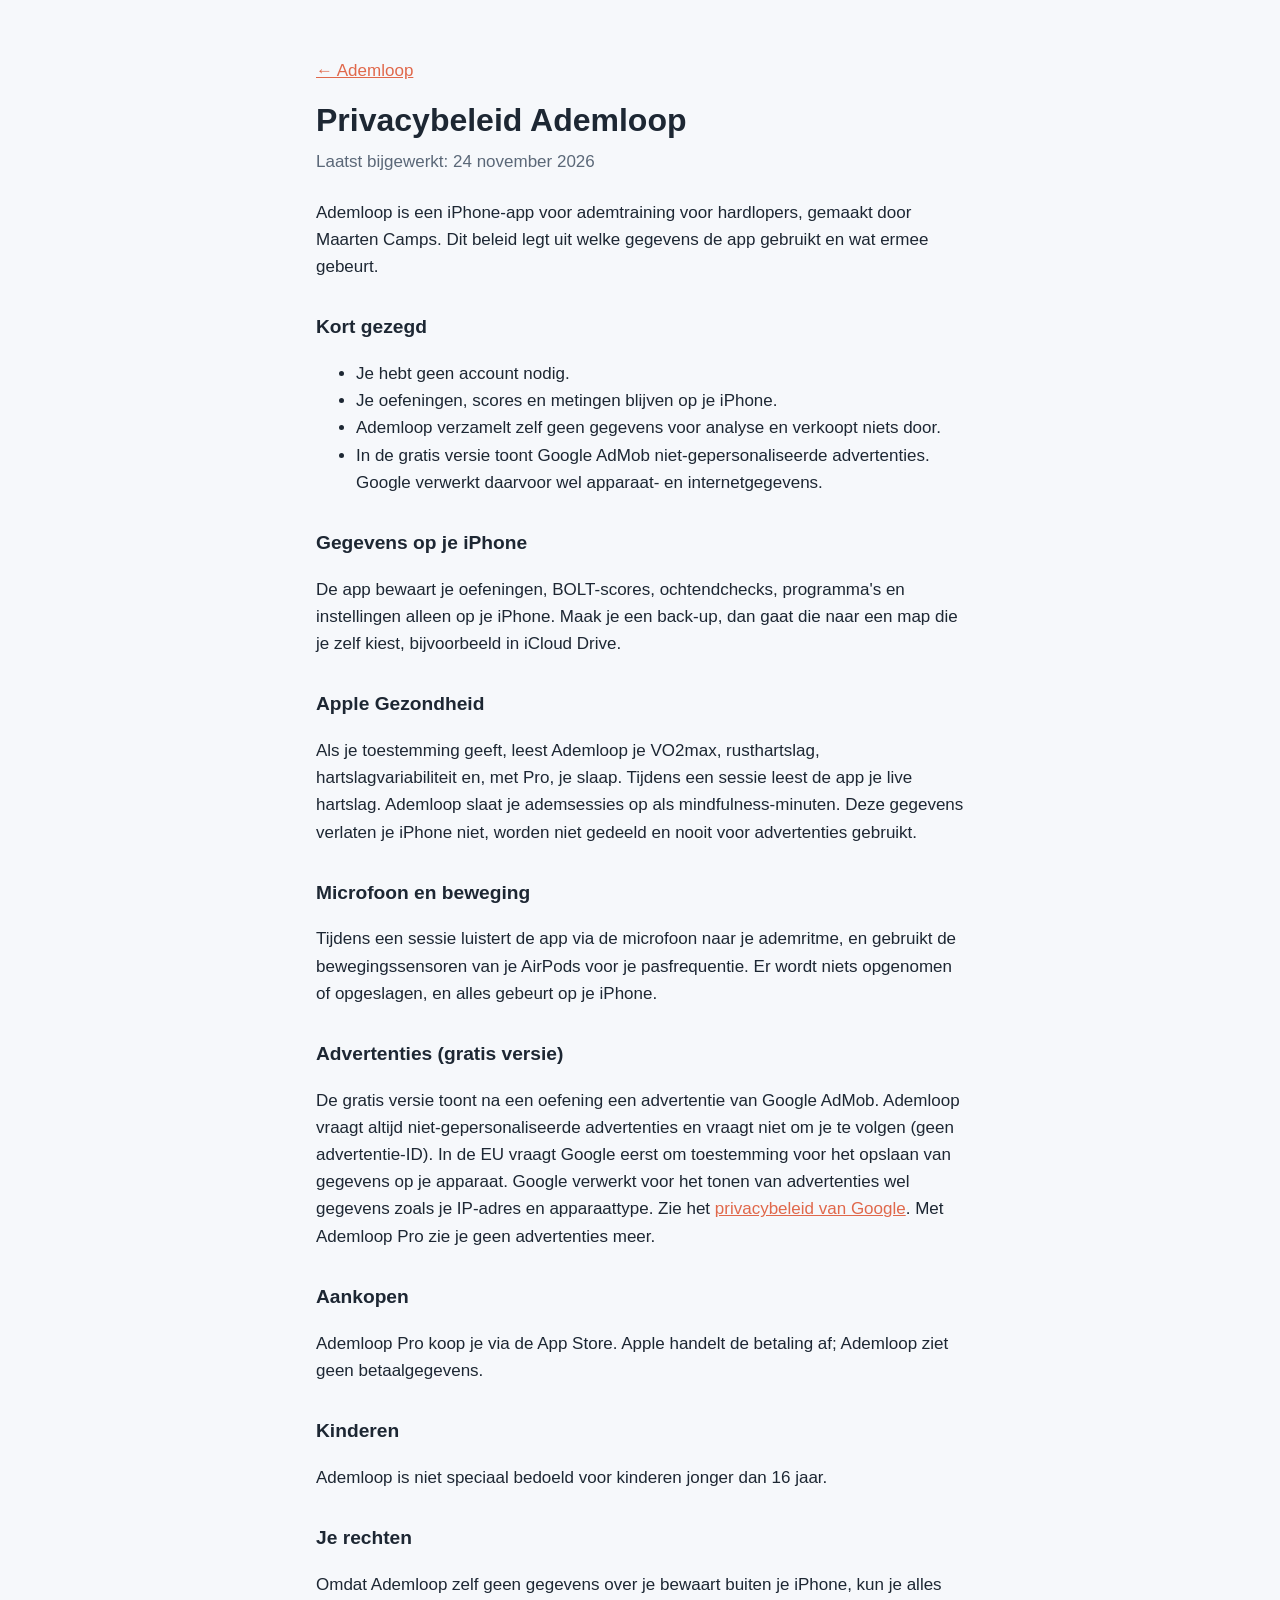
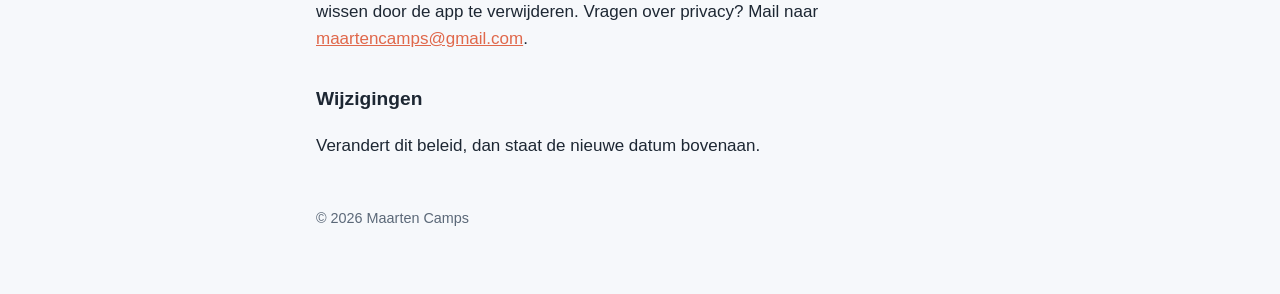
==== ademloop/privacy/index.html @ c96862b3 "Ademloop: supportpagina, privacybeleid en app-ads.txt Co-Authored-By: Claude Opus 5.5 <noreply@anthr" ====
<!doctype html>
<html lang="nl">
<head>
<meta charset="utf-8">
<meta name="viewport" content="width=device-width, initial-scale=1">
<title>Privacybeleid Ademloop</title>
<link rel="stylesheet" href="../style.css">
</head>
<body>
<main>
<p><a href="../">← Ademloop</a></p>
<h1>Privacybeleid Ademloop</h1>
<p class="sub">Laatst bijgewerkt: 24 november 2026</p>
<p>Ademloop is een iPhone-app voor ademtraining voor hardlopers, gemaakt door Maarten Camps. Dit beleid legt uit welke gegevens de app gebruikt en wat ermee gebeurt.</p>
<h2>Kort gezegd</h2>
<ul>
<li>Je hebt geen account nodig.</li>
<li>Je oefeningen, scores en metingen blijven op je iPhone.</li>
<li>Ademloop verzamelt zelf geen gegevens voor analyse en verkoopt niets door.</li>
<li>In de gratis versie toont Google AdMob niet-gepersonaliseerde advertenties. Google verwerkt daarvoor wel apparaat- en internetgegevens.</li>
</ul>
<h2>Gegevens op je iPhone</h2>
<p>De app bewaart je oefeningen, BOLT-scores, ochtendchecks, programma's en instellingen alleen op je iPhone. Maak je een back-up, dan gaat die naar een map die je zelf kiest, bijvoorbeeld in iCloud Drive.</p>
<h2>Apple Gezondheid</h2>
<p>Als je toestemming geeft, leest Ademloop je VO2max, rusthartslag, hartslagvariabiliteit en, met Pro, je slaap. Tijdens een sessie leest de app je live hartslag. Ademloop slaat je ademsessies op als mindfulness-minuten. Deze gegevens verlaten je iPhone niet, worden niet gedeeld en nooit voor advertenties gebruikt.</p>
<h2>Microfoon en beweging</h2>
<p>Tijdens een sessie luistert de app via de microfoon naar je ademritme, en gebruikt de bewegingssensoren van je AirPods voor je pasfrequentie. Er wordt niets opgenomen of opgeslagen, en alles gebeurt op je iPhone.</p>
<h2>Advertenties (gratis versie)</h2>
<p>De gratis versie toont na een oefening een advertentie van Google AdMob. Ademloop vraagt altijd niet-gepersonaliseerde advertenties en vraagt niet om je te volgen (geen advertentie-ID). In de EU vraagt Google eerst om toestemming voor het opslaan van gegevens op je apparaat. Google verwerkt voor het tonen van advertenties wel gegevens zoals je IP-adres en apparaattype. Zie het <a href="https://policies.google.com/privacy">privacybeleid van Google</a>. Met Ademloop Pro zie je geen advertenties meer.</p>
<h2>Aankopen</h2>
<p>Ademloop Pro koop je via de App Store. Apple handelt de betaling af; Ademloop ziet geen betaalgegevens.</p>
<h2>Kinderen</h2>
<p>Ademloop is niet speciaal bedoeld voor kinderen jonger dan 16 jaar.</p>
<h2>Je rechten</h2>
<p>Omdat Ademloop zelf geen gegevens over je bewaart buiten je iPhone, kun je alles wissen door de app te verwijderen. Vragen over privacy? Mail naar <a href="mailto:maartencamps@gmail.com">maartencamps@gmail.com</a>.</p>
<h2>Wijzigingen</h2>
<p>Verandert dit beleid, dan staat de nieuwe datum bovenaan.</p>
<footer>© 2026 Maarten Camps</footer>
</main>
</body>
</html>
---- ademloop/style.css ----
:root{--bg:#f6f8fb;--fg:#1d2733;--muted:#5b6878;--accent:#e0684b;--card:#ffffff;--line:#e3e8ef}
@media (prefers-color-scheme:dark){:root{--bg:#141821;--fg:#e8edf3;--muted:#a2adbb;--accent:#f08a6c;--card:#1c2230;--line:#2b3343}}
*{box-sizing:border-box}
body{margin:0;background:var(--bg);color:var(--fg);font:17px/1.6 -apple-system,BlinkMacSystemFont,"Segoe UI",Roboto,sans-serif}
main{max-width:680px;margin:0 auto;padding:40px 16px 64px}
h1{font-size:2rem;line-height:1.2;margin:0 0 8px}
h2{font-size:1.2rem;margin:32px 0 8px}
p,li{color:var(--fg)}
.sub{color:var(--muted);margin:0 0 24px}
a{color:var(--accent)}
.card{background:var(--card);border:1px solid var(--line);border-radius:14px;padding:16px 20px;margin:16px 0}
footer{margin-top:48px;color:var(--muted);font-size:.9rem}
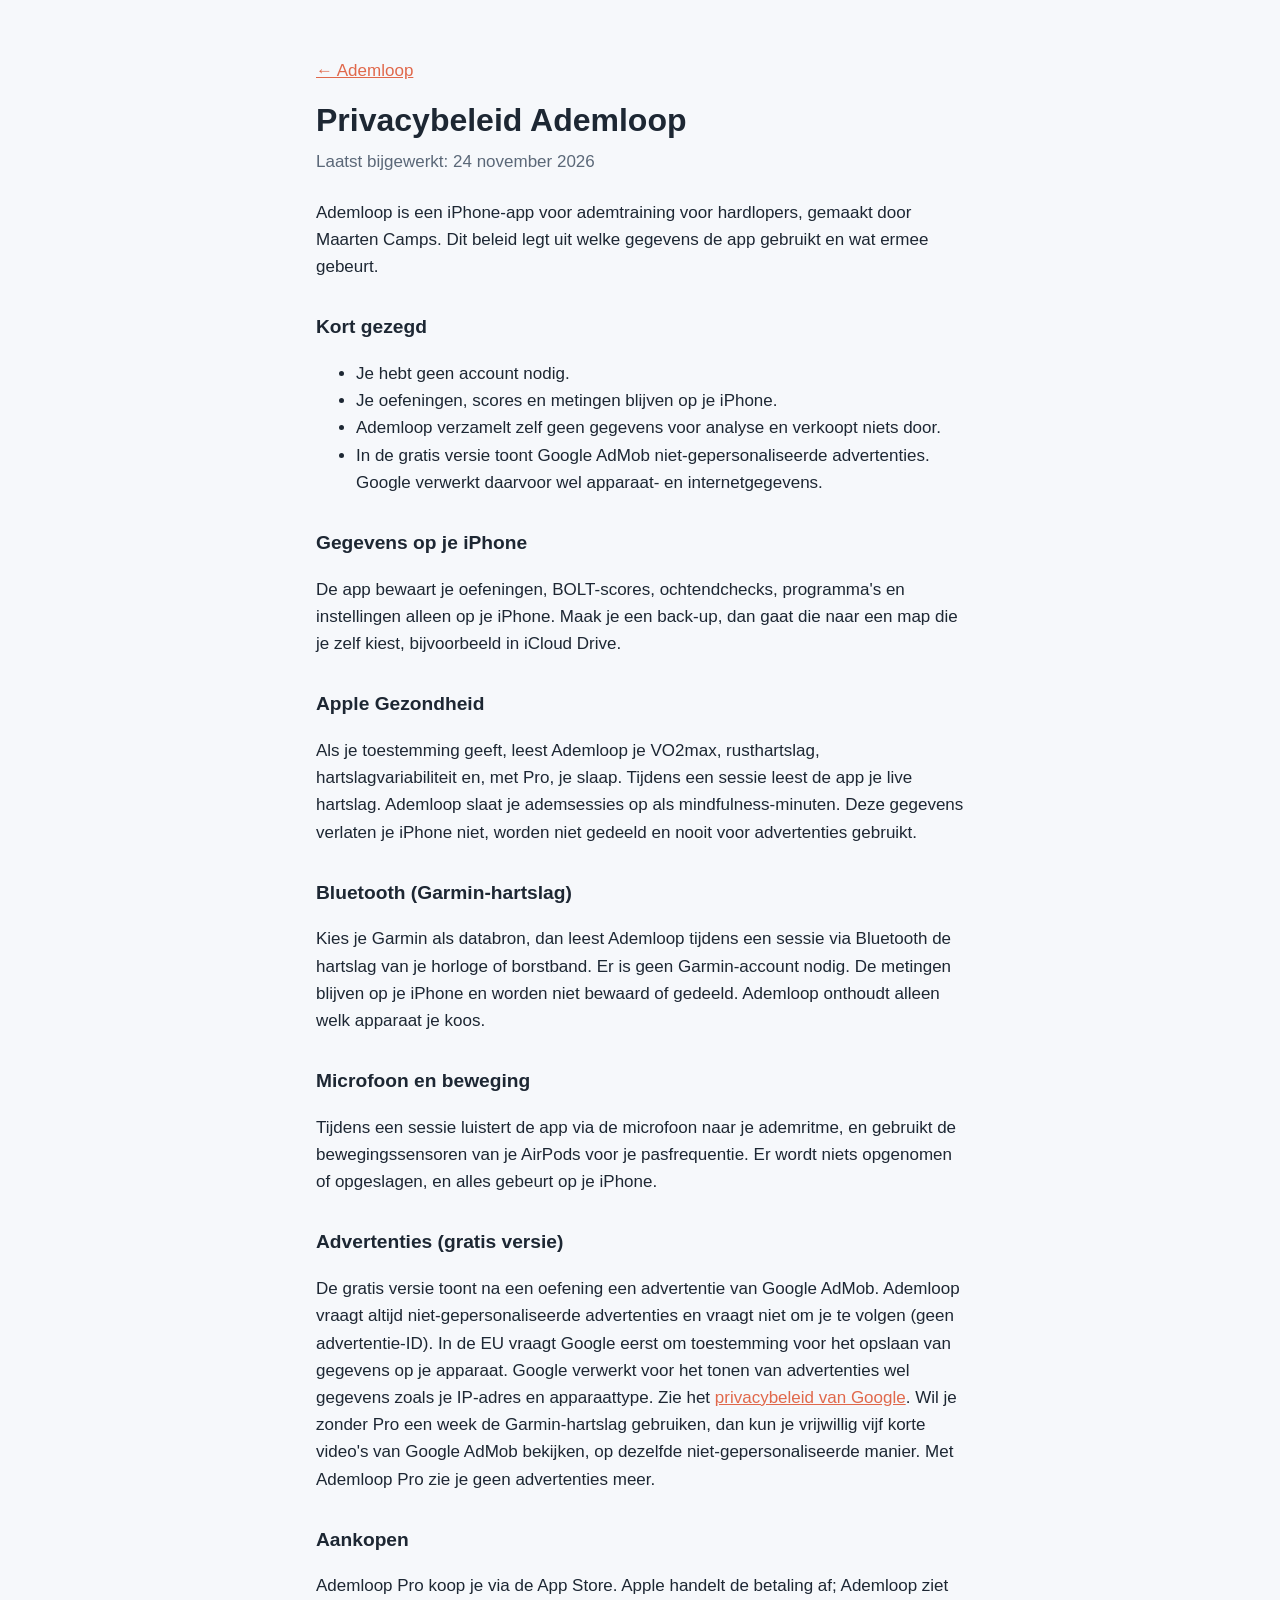
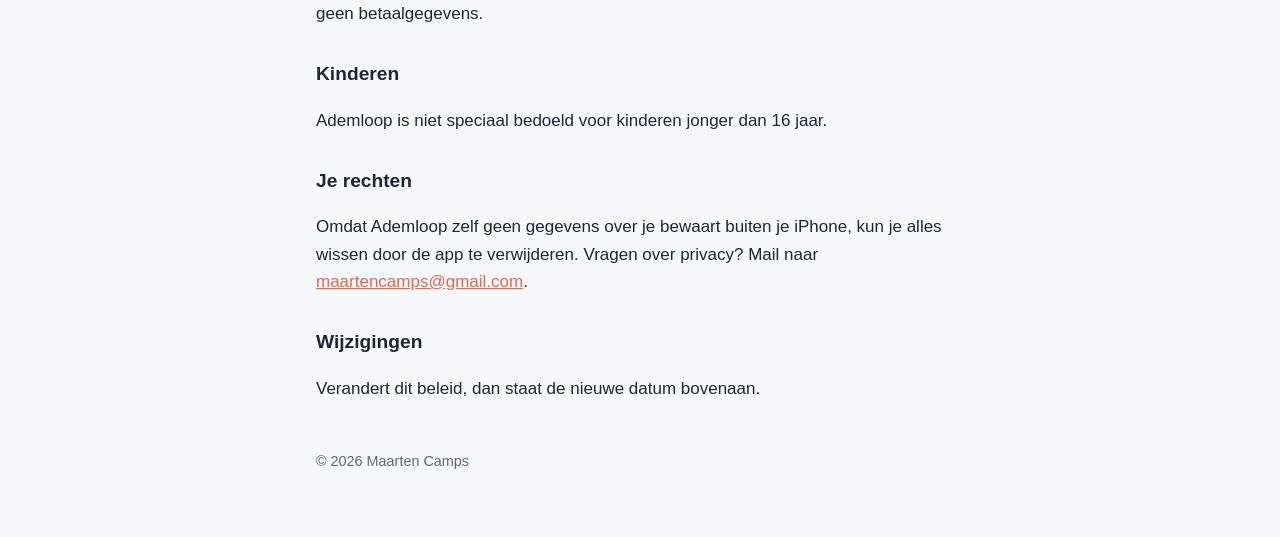
==== commit 02087f84: "Garmin-hartslag via Bluetooth en beloningsvideo's in FAQ en privacybeleid Co-Authored-By: Claude Opu" ====
--- a/ademloop/privacy/index.html
+++ b/ademloop/privacy/index.html
@@ -23,10 +23,12 @@
 <p>De app bewaart je oefeningen, BOLT-scores, ochtendchecks, programma's en instellingen alleen op je iPhone. Maak je een back-up, dan gaat die naar een map die je zelf kiest, bijvoorbeeld in iCloud Drive.</p>
 <h2>Apple Gezondheid</h2>
 <p>Als je toestemming geeft, leest Ademloop je VO2max, rusthartslag, hartslagvariabiliteit en, met Pro, je slaap. Tijdens een sessie leest de app je live hartslag. Ademloop slaat je ademsessies op als mindfulness-minuten. Deze gegevens verlaten je iPhone niet, worden niet gedeeld en nooit voor advertenties gebruikt.</p>
+<h2>Bluetooth (Garmin-hartslag)</h2>
+<p>Kies je Garmin als databron, dan leest Ademloop tijdens een sessie via Bluetooth de hartslag van je horloge of borstband. Er is geen Garmin-account nodig. De metingen blijven op je iPhone en worden niet bewaard of gedeeld. Ademloop onthoudt alleen welk apparaat je koos.</p>
 <h2>Microfoon en beweging</h2>
 <p>Tijdens een sessie luistert de app via de microfoon naar je ademritme, en gebruikt de bewegingssensoren van je AirPods voor je pasfrequentie. Er wordt niets opgenomen of opgeslagen, en alles gebeurt op je iPhone.</p>
 <h2>Advertenties (gratis versie)</h2>
-<p>De gratis versie toont na een oefening een advertentie van Google AdMob. Ademloop vraagt altijd niet-gepersonaliseerde advertenties en vraagt niet om je te volgen (geen advertentie-ID). In de EU vraagt Google eerst om toestemming voor het opslaan van gegevens op je apparaat. Google verwerkt voor het tonen van advertenties wel gegevens zoals je IP-adres en apparaattype. Zie het <a href="https://policies.google.com/privacy">privacybeleid van Google</a>. Met Ademloop Pro zie je geen advertenties meer.</p>
+<p>De gratis versie toont na een oefening een advertentie van Google AdMob. Ademloop vraagt altijd niet-gepersonaliseerde advertenties en vraagt niet om je te volgen (geen advertentie-ID). In de EU vraagt Google eerst om toestemming voor het opslaan van gegevens op je apparaat. Google verwerkt voor het tonen van advertenties wel gegevens zoals je IP-adres en apparaattype. Zie het <a href="https://policies.google.com/privacy">privacybeleid van Google</a>. Wil je zonder Pro een week de Garmin-hartslag gebruiken, dan kun je vrijwillig vijf korte video's van Google AdMob bekijken, op dezelfde niet-gepersonaliseerde manier. Met Ademloop Pro zie je geen advertenties meer.</p>
 <h2>Aankopen</h2>
 <p>Ademloop Pro koop je via de App Store. Apple handelt de betaling af; Ademloop ziet geen betaalgegevens.</p>
 <h2>Kinderen</h2>
